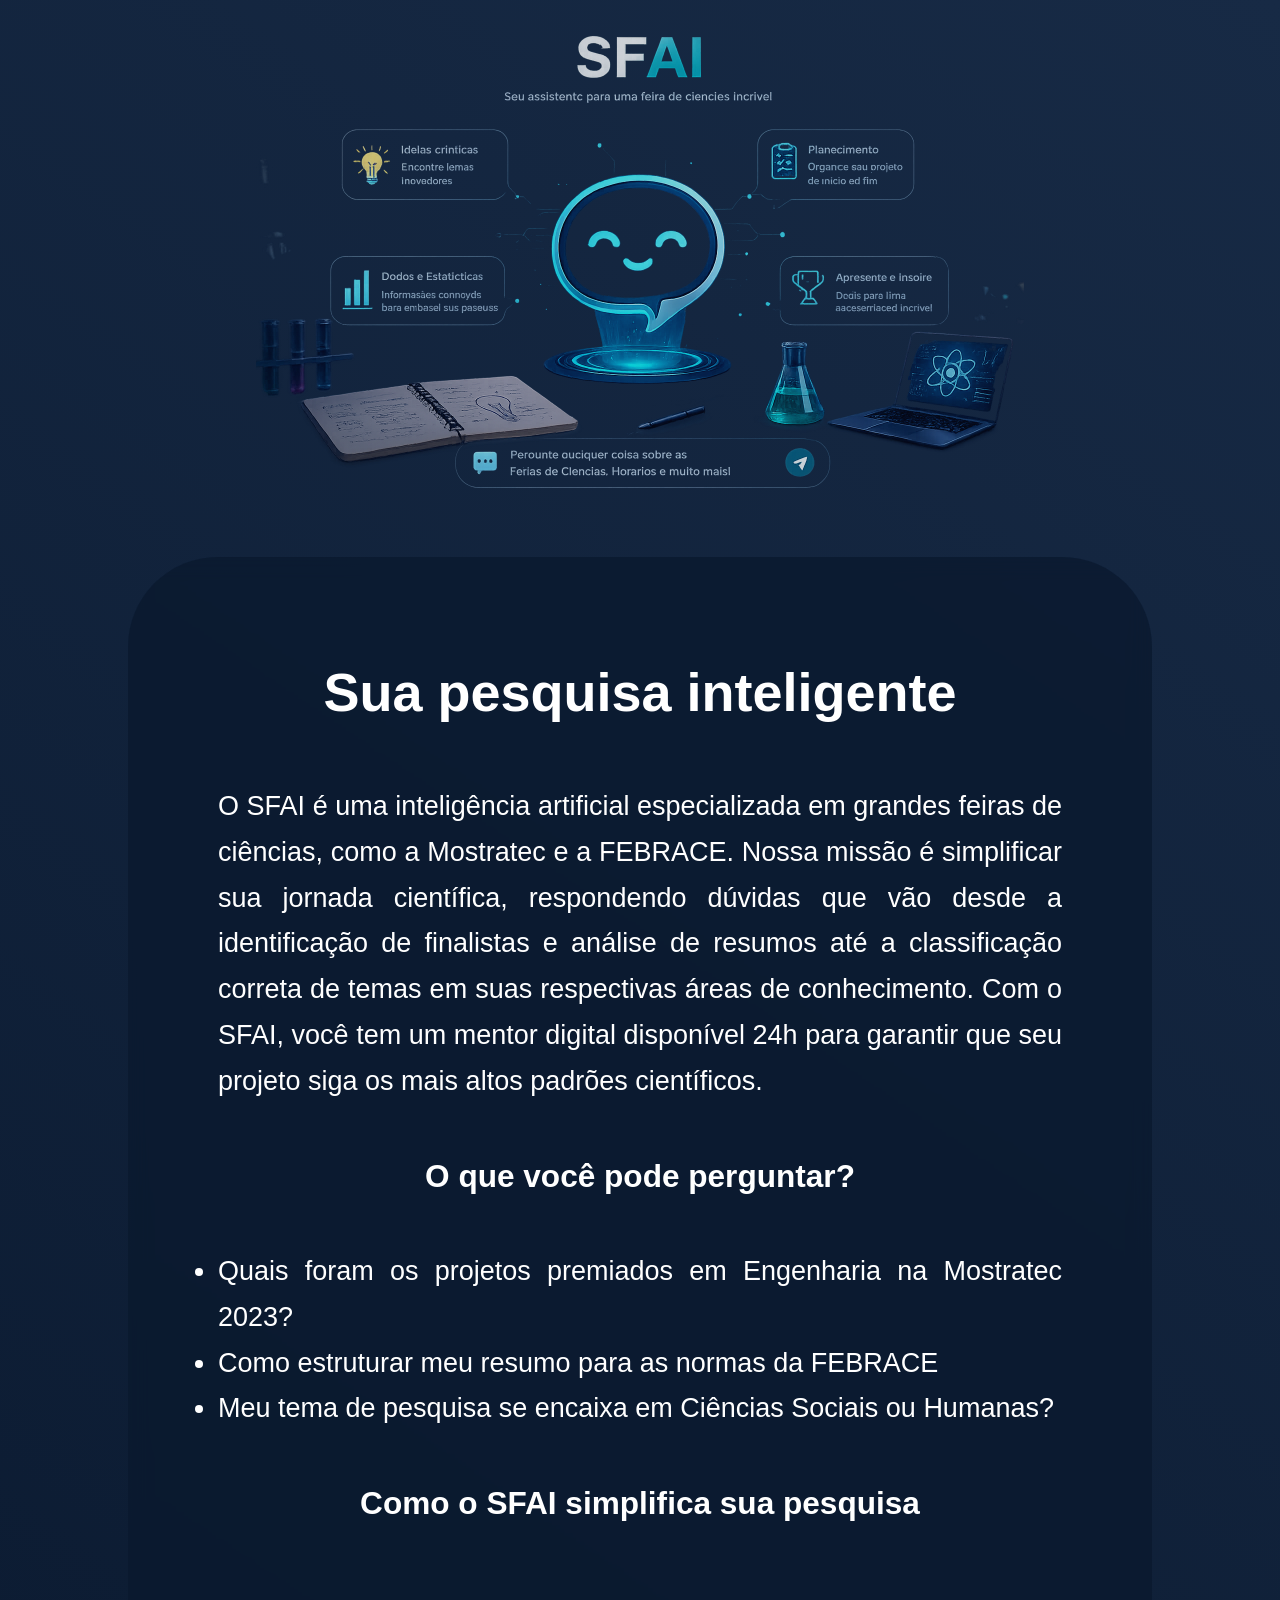
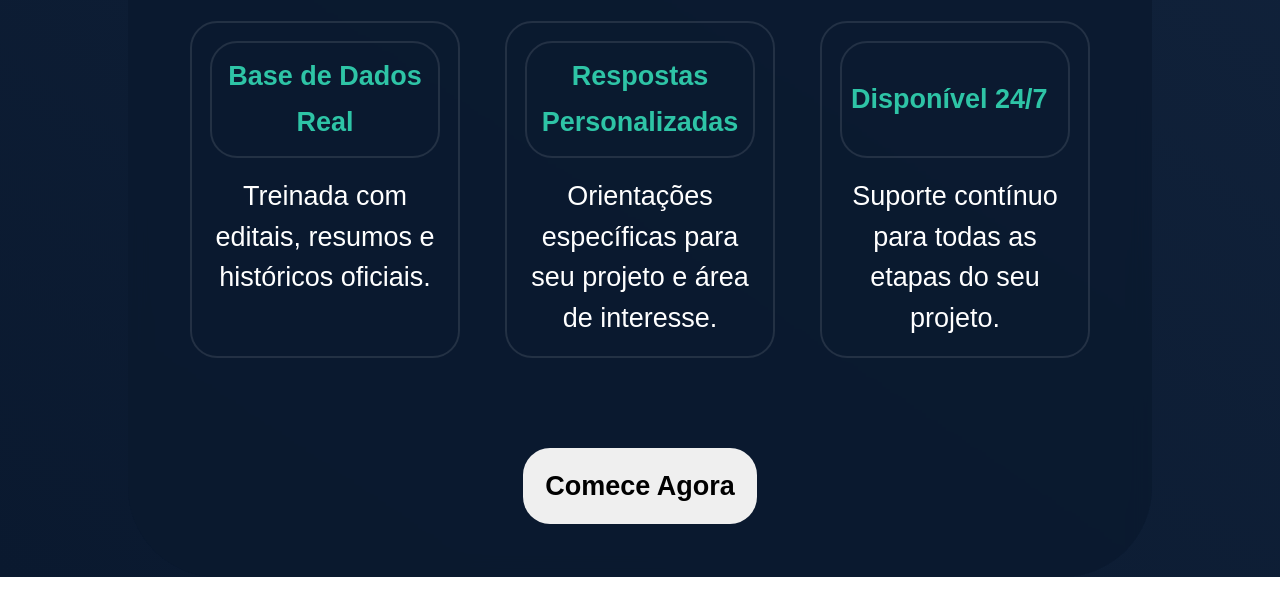
==== knowMore.html @ 2b5383f6 "Primeiro commit do SFAI" ====
<!doctype html>
<html lang="pt-br">
  <head>
    <meta charset="UTF-8" />
    <meta name="viewport" content="width=device-width, initial-scale=1.0" />
    <title>Learn more</title>
    <link rel="stylesheet" href="knowMore.css" />
  </head>
  <body>
    <main>
      <img src="img/SFAI_BOT_KNOWMORE.png" />
      <div class="heroContainer">
        <h1>Sua pesquisa inteligente</h1>
        <p>
          O SFAI é uma inteligência artificial especializada em grandes feiras
          de ciências, como a Mostratec e a FEBRACE. Nossa missão é simplificar
          sua jornada científica, respondendo dúvidas que vão desde a
          identificação de finalistas e análise de resumos até a classificação
          correta de temas em suas respectivas áreas de conhecimento. Com o
          SFAI, você tem um mentor digital disponível 24h para garantir que seu
          projeto siga os mais altos padrões científicos.
        </p>
        <h3>O que você pode perguntar?</h3>
        <ul>
          <li>
            Quais foram os projetos premiados em Engenharia na Mostratec 2023?
          </li>
          <li>Como estruturar meu resumo para as normas da FEBRACE</li>
          <li>
            Meu tema de pesquisa se encaixa em Ciências Sociais ou Humanas?
          </li>
        </ul>
        <h3>Como o SFAI simplifica sua pesquisa</h3>
        <div class="benefitsContainer">
          <div class="firstBenefit">
            <h4>Base de Dados Real</h4>
            <p>Treinada com editais, resumos e históricos oficiais.</p>
          </div>
          <div class="secondBenefit">
            <h4>Respostas Personalizadas</h4>
            <p>Orientações específicas para seu projeto e área de interesse.</p>
          </div>
          <div class="thirdBenefit">
            <h4>Disponível 24/7</h4>
            <p>Suporte contínuo para todas as etapas do seu projeto.</p>
          </div>
        </div>
        <button onclick="window.location.href = 'index.html'">
          <strong>Comece Agora</strong>
        </button>
        <a href="javascript:void(0)" onclick="displayMessage()">⬅Voltar</a>
      </div>
    </main>
    <script src="knowMore.js"></script>
  </body>
</html>
---- knowMore.css ----
* {
  margin: 0;
  padding: 0;
  box-sizing: border-box;
  font-family: "inter", sans-serif;
  -webkit-tap-highlight-color: transparent;
  scroll-behavior: smooth;
}

main {
  background: linear-gradient(34deg, rgb(10, 25, 47), rgb(23, 42, 69));
  min-height: 170vh;
  color: white;
  display: flex;
  align-items: center;
  flex-direction: column;
  gap: 5vh;
}
main img {
  width: 60%;
  object-fit: cover;
  position: sticky;
  top: 0;
  opacity: 0.8;
  z-index: 1;
}
.heroContainer {
  display: flex;
  height: 180vh;
  width: 80vw;
  text-align: justify;
  font-size: 3vh;
  background: rgba(10, 25, 47, 0.8);
  backdrop-filter: blur(10px);
  padding: 10vh;
  border-radius: 10vh;
  z-index: 2;
  gap: 5vh;
  flex-direction: column;
  align-items: center;
  line-height: 1.7;
}
.hero {
  width: fit-content;
  border-left: 2px solid rgba(255, 255, 255, 0.4);
  padding-left: 10px;
}

.heroh1 {
  margin-top: 5vh;
}

button {
  padding: 2.5vh;
  border-radius: 3vh;
  border: none;
  color: black;
  font-size: 3vh;
}

button:hover {
  background-color: #2ec4a6;
  color: white;
  transition: 0.2s;
  cursor: pointer;
}

a {
  color: white;
  font-size: 2.5vh;
}
.benefitsContainer {
  display: flex;
  align-items: stretch;
  justify-content: space-between;
  flex-direction: row;
  flex-wrap: nowrap;
  padding: 5vh;
  gap: 5vh;
}
.benefitsContainer p {
  font-size: 2vh;
  text-align: center;
  line-height: 1.5;
}

.benefitsContainer h4 {
  align-items: stretch;
  color: #2ec4a6;
}
.firstBenefit {
  display: flex;
  text-align: center;
  flex-direction: column;
  border: 2px solid rgba(255, 255, 255, 0.1);
  border-radius: 3vh;
  padding: 2vh;
  overflow: hidden;
  width: 30vh;
  gap: 2vh;
}
.firstBenefit h4 {
  border: 2px solid rgba(255, 255, 255, 0.1);
  border-radius: 3vh;
  padding: 1vh;
}
.firstBenefit p {
  font-size: 3vh;
  line-height: 1.5;
}

.secondBenefit h4 {
  border: 2px solid rgba(255, 255, 255, 0.1);
  border-radius: 3vh;
  padding: 1vh;
}

.secondBenefit p {
  font-size: 3vh;
  line-height: 1.5;
}

.secondBenefit {
  display: flex;
  text-align: center;
  flex-direction: column;
  border: 2px solid rgba(255, 255, 255, 0.1);
  border-radius: 3vh;
  padding: 2vh;
  overflow: hidden;
  width: 30vh;
  gap: 2vh;
}

.thirdBenefit h4 {
  border: 2px solid rgba(255, 255, 255, 0.1);
  border-radius: 3vh;
  padding: 1vh;
}

.thirdBenefit p {
  font-size: 3vh;
  line-height: 1.5;
}

.thirdBenefit {
  display: flex;
  text-align: center;
  flex-direction: column;
  border: 2px solid rgba(255, 255, 255, 0.1);
  border-radius: 3vh;
  padding: 2vh;
  overflow: hidden;
  width: 30vh;
  gap: 2vh;
}

.firstBenefit,
.secondBenefit,
.thirdBenefit {
  display: flex;
  flex-direction: column;
  justify-content: flex-start;
  flex: 1;
  cursor: default;
  user-select: none;
}

.firstBenefit h4,
.secondBenefit h4,
.thirdBenefit h4 {
  height: 13vh;
  display: flex;
  align-items: center;
  justify-self: center;
}

.firstBenefit:hover,
.secondBenefit:hover,
.thirdBenefit:hover {
  transform: translateY(-5px);
  border-color: #00d4ff;
  cursor: default;
  user-select: none;
  transition: 0.3s;
}

@media (max-width: 768px) {
  .benefitsContainer {
    flex-direction: column;
    align-items: center;
  }
  .firstBenefit,
  .secondBenefit,
  .thirdBenefit {
    width: 80%;
  } 
}
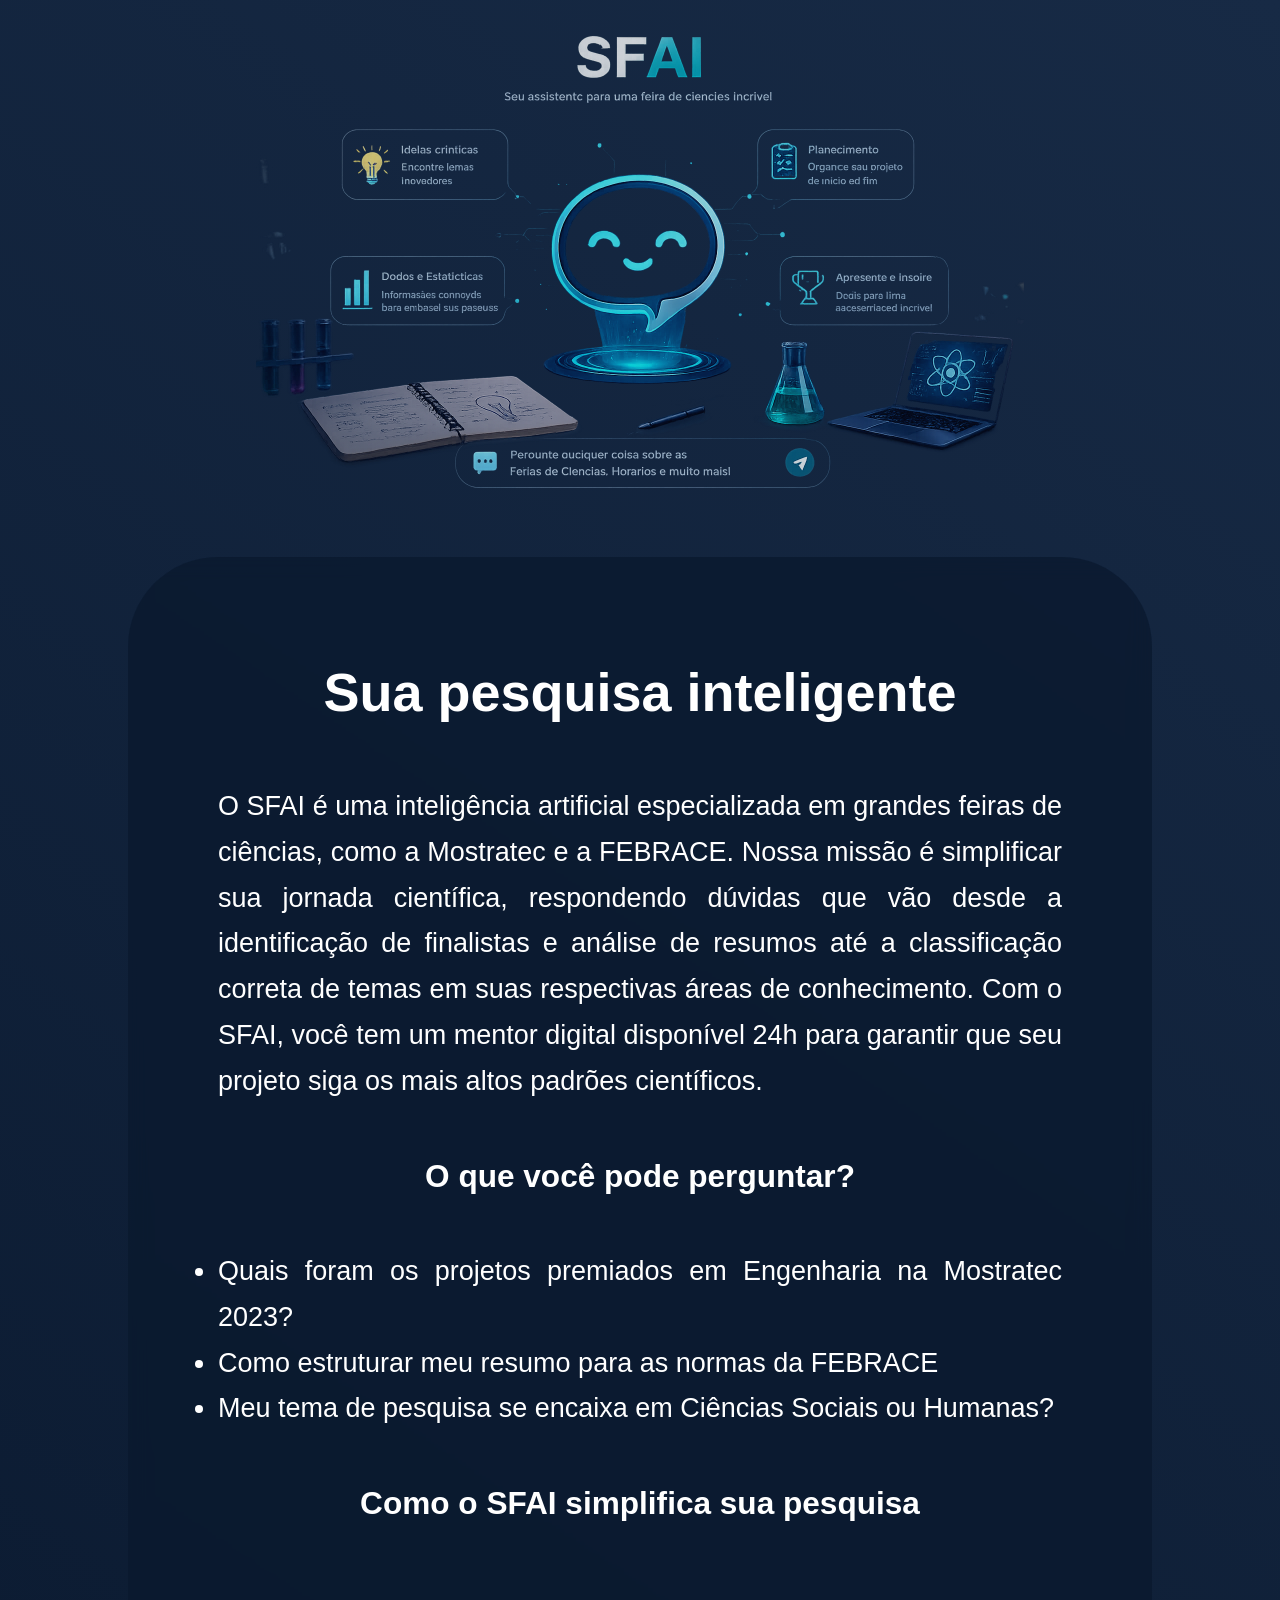
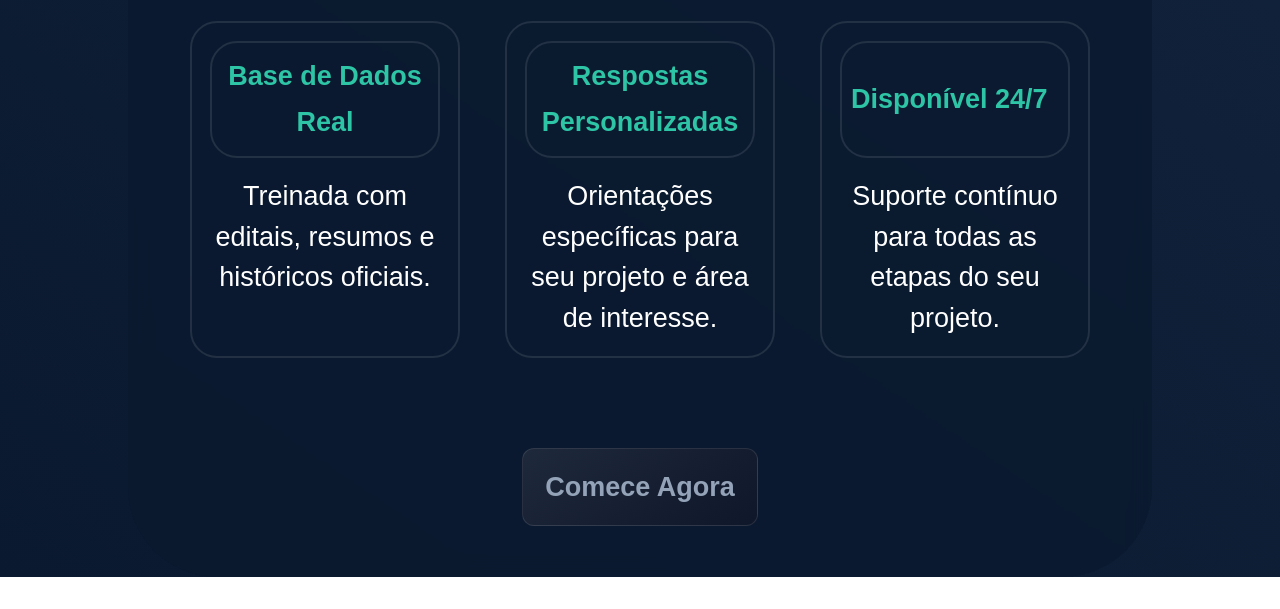
==== commit 47e85964: "Mais botões atualizados" ====
--- a/knowMore.html
+++ b/knowMore.html
@@ -45,7 +45,7 @@
             <p>Suporte contínuo para todas as etapas do seu projeto.</p>
           </div>
         </div>
-        <button onclick="window.location.href = 'index.html'">
+        <button class = "botao" onclick="window.location.href = 'index.html'">
           <strong>Comece Agora</strong>
         </button>
         <a href="javascript:void(0)" onclick="displayMessage()">⬅Voltar</a>
--- a/knowMore.css
+++ b/knowMore.css
@@ -50,19 +50,32 @@
   margin-top: 5vh;
 }
 
-button {
+.botao {
+  background: linear-gradient(145deg, #1e293b, #0f172a);
+  color: #94a3b8;
+  border: 1px solid rgba(255, 255, 255, 0.1);
   padding: 2.5vh;
-  border-radius: 3vh;
-  border: none;
-  color: black;
-  font-size: 3vh;
-}
-
-button:hover {
-  background-color: #2ec4a6;
+  border-radius: 12px;
+  font-size: 3vh;
+  display: flex;
+  align-items: center;
+  gap: 8px;
+  cursor: pointer;
+  transition: all 0.2s ease;
+  user-select: none;
+}
+.botao:hover {
+  border-color: #00ffcc;
   color: white;
-  transition: 0.2s;
-  cursor: pointer;
+  box-shadow: 0 5px 15px rgba(0, 255, 204, 0.15);
+  transform: translateY(-2px);
+}
+
+.botao:active {
+  transform: translateY(1px);
+  box-shadow: inset 2px 2px 5px rgba(0, 0, 0, 0.5);
+  filter: brightness(0.8);
+  transition: all 0.05s;
 }
 
 a {
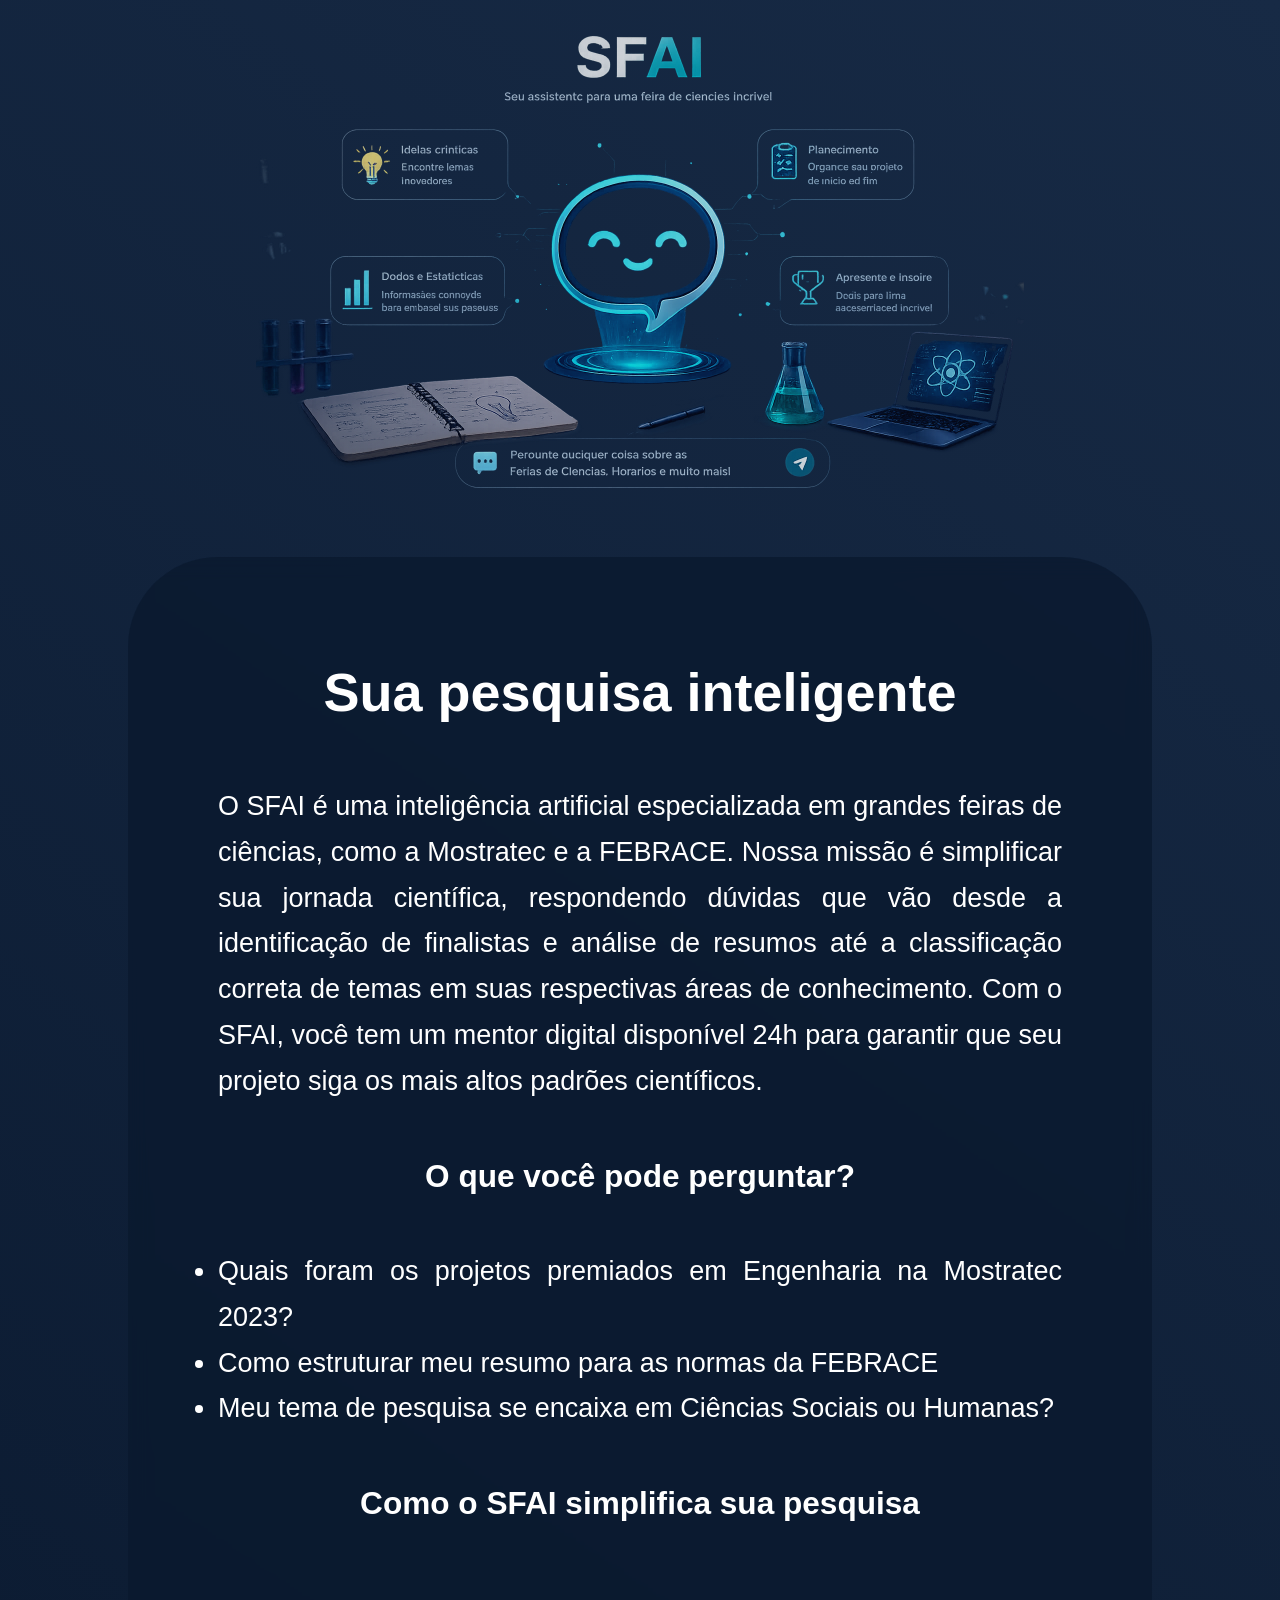
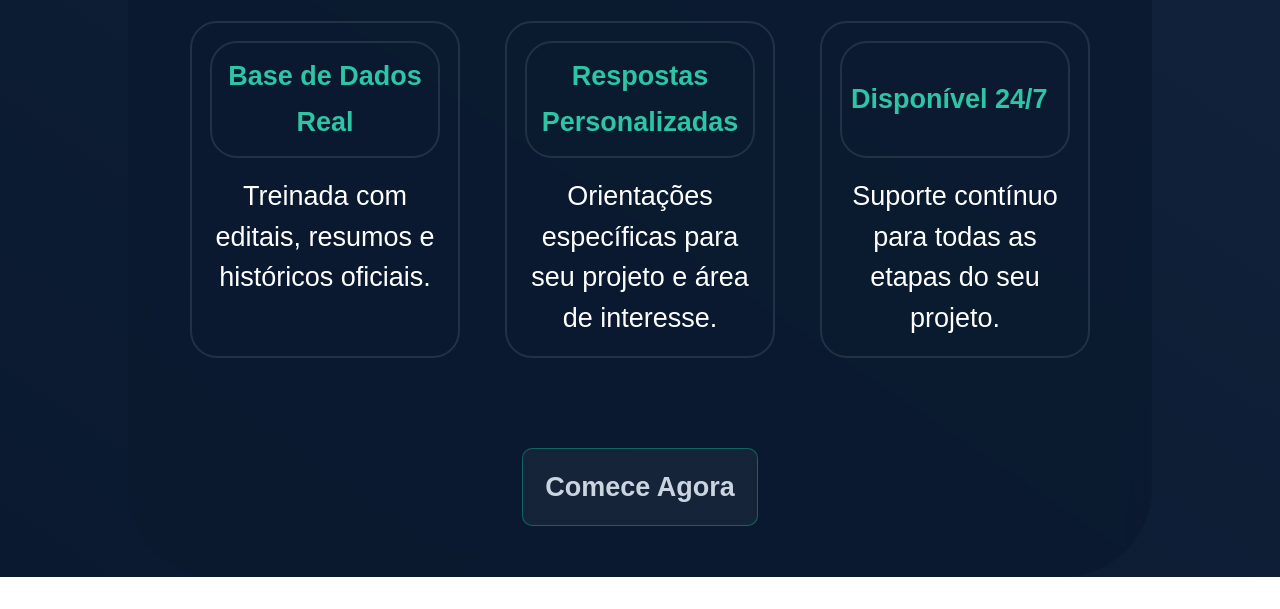
==== commit 6edb3b6d: "Ajustes da organização anterior" ====
--- a/knowMore.html
+++ b/knowMore.html
@@ -4,7 +4,7 @@
     <meta charset="UTF-8" />
     <meta name="viewport" content="width=device-width, initial-scale=1.0" />
     <title>Learn more</title>
-    <link rel="stylesheet" href="knowMore.css" />
+    <link rel="stylesheet" href="FrontEnd/KnowMore/knowMore.css" />
   </head>
   <body>
     <main>
@@ -51,6 +51,6 @@
         <a href="javascript:void(0)" onclick="displayMessage()">⬅Voltar</a>
       </div>
     </main>
-    <script src="knowMore.js"></script>
+    <script src="FrontEnd/KnowMore/knowmore.js"></script>
   </body>
 </html>
--- a/FrontEnd/KnowMore/knowMore.css
+++ b/FrontEnd/KnowMore/knowMore.css
@@ -0,0 +1,252 @@
+* {
+  margin: 0;
+  padding: 0;
+  box-sizing: border-box;
+  font-family: "inter", sans-serif;
+  -webkit-tap-highlight-color: transparent;
+  scroll-behavior: smooth;
+}
+
+main {
+  background: linear-gradient(34deg, rgb(10, 25, 47), rgb(23, 42, 69));
+  min-height: 170vh;
+  color: white;
+  display: flex;
+  align-items: center;
+  flex-direction: column;
+  gap: 5vh;
+}
+main img {
+  width: 60%;
+  object-fit: cover;
+  position: sticky;
+  top: 0;
+  opacity: 0.8;
+  z-index: 1;
+}
+.heroContainer {
+  display: flex;
+  height: 180vh;
+  width: 80vw;
+  text-align: justify;
+  font-size: 3vh;
+  background: rgba(10, 25, 47, 0.8);
+  backdrop-filter: blur(10px);
+  padding: 10vh;
+  border-radius: 10vh;
+  z-index: 2;
+  gap: 5vh;
+  flex-direction: column;
+  align-items: center;
+  line-height: 1.7;
+}
+.hero {
+  width: fit-content;
+  border-left: 2px solid rgba(255, 255, 255, 0.4);
+  padding-left: 10px;
+}
+
+.heroh1 {
+  margin-top: 5vh;
+}
+
+.botao {
+  background: rgba(255, 255, 255, 0.05);
+  color: #cbd5e1;
+  border: 1px solid rgba(0, 255, 204, 0.3);
+  padding: 2.5vh;
+  border-radius: 10px;
+  font-size: 3vh;
+  cursor: pointer;
+  display: flex;
+  align-items: center;
+  gap: 8px;
+  transition: all 0.3s ease;
+  backdrop-filter: blur(4px);
+}
+
+.botao:hover {
+  background: rgba(0, 255, 204, 0.1);
+  border-color: #00ffcc;
+  color: white;
+  box-shadow: 0 0 15px rgba(0, 255, 204, 0.2);
+  transform: translateY(-2px);
+}
+
+.botao:active {
+  transform: translateY(1px);
+  filter: brightness(0.8);
+}
+
+a {
+  color: white;
+  font-size: 2.5vh;
+}
+.benefitsContainer {
+  display: flex;
+  align-items: stretch;
+  justify-content: space-between;
+  flex-direction: row;
+  flex-wrap: nowrap;
+  padding: 5vh;
+  gap: 5vh;
+}
+.benefitsContainer p {
+  font-size: 2vh;
+  text-align: center;
+  line-height: 1.5;
+}
+
+.benefitsContainer h4 {
+  align-items: stretch;
+  color: #2ec4a6;
+}
+.firstBenefit {
+  display: flex;
+  text-align: center;
+  flex-direction: column;
+  border: 2px solid rgba(255, 255, 255, 0.1);
+  border-radius: 3vh;
+  padding: 2vh;
+  overflow: hidden;
+  width: 30vh;
+  gap: 2vh;
+}
+.firstBenefit h4 {
+  border: 2px solid rgba(255, 255, 255, 0.1);
+  border-radius: 3vh;
+  padding: 1vh;
+}
+.firstBenefit p {
+  font-size: 3vh;
+  line-height: 1.5;
+}
+
+.secondBenefit h4 {
+  border: 2px solid rgba(255, 255, 255, 0.1);
+  border-radius: 3vh;
+  padding: 1vh;
+}
+
+.secondBenefit p {
+  font-size: 3vh;
+  line-height: 1.5;
+}
+
+.secondBenefit {
+  display: flex;
+  text-align: center;
+  flex-direction: column;
+  border: 2px solid rgba(255, 255, 255, 0.1);
+  border-radius: 3vh;
+  padding: 2vh;
+  overflow: hidden;
+  width: 30vh;
+  gap: 2vh;
+}
+
+.thirdBenefit h4 {
+  border: 2px solid rgba(255, 255, 255, 0.1);
+  border-radius: 3vh;
+  padding: 1vh;
+}
+
+.thirdBenefit p {
+  font-size: 3vh;
+  line-height: 1.5;
+}
+
+.thirdBenefit {
+  display: flex;
+  text-align: center;
+  flex-direction: column;
+  border: 2px solid rgba(255, 255, 255, 0.1);
+  border-radius: 3vh;
+  padding: 2vh;
+  overflow: hidden;
+  width: 30vh;
+  gap: 2vh;
+}
+
+.firstBenefit,
+.secondBenefit,
+.thirdBenefit {
+  display: flex;
+  flex-direction: column;
+  justify-content: flex-start;
+  flex: 1;
+  cursor: default;
+  user-select: none;
+}
+
+.firstBenefit h4,
+.secondBenefit h4,
+.thirdBenefit h4 {
+  height: 13vh;
+  display: flex;
+  align-items: center;
+  justify-self: center;
+}
+
+.firstBenefit:hover,
+.secondBenefit:hover,
+.thirdBenefit:hover {
+  transform: translateY(-5px);
+  border-color: #00d4ff;
+  cursor: default;
+  user-select: none;
+  transition: 0.3s;
+}
+
+@media (max-device-width: 932px) {
+  main img {
+    width: 90%;
+    opacity: 1;
+  }
+
+  .heroContainer {
+    height: auto;
+    width: 95vw;
+    padding: 20px;
+    border-radius: 20px;
+    font-size: 1rem;
+  }
+  .heroContainer h1 {
+    text-align: center;
+  }
+
+  .heroh1 {
+    font-size: 1.8rem;
+  }
+
+  .benefitsContainer {
+    display: flex;
+    flex-direction: row;
+    flex-wrap: nowrap;
+    overflow-x: auto;
+    padding: 20px;
+    gap: 20px;
+    width: 100%;
+    -webkit-overflow-scrolling: touch;
+    scrollbar-width: none;
+  }
+  .benefitsContainer::-webkit-scrollbar {
+    display: none;
+  }
+
+  .firstBenefit,
+  .secondBenefit,
+  .thirdBenefit {
+    flex: 0 0 75%;
+    min-width: 280px;
+  }
+  .firstBenefit h4,
+  .secondBenefit h4,
+  .thirdBenefit h4 {
+    display: flex;
+    height: 13vh;
+    font-size: 6vw;
+    text-align: center;
+    justify-content: center;
+  }
+}
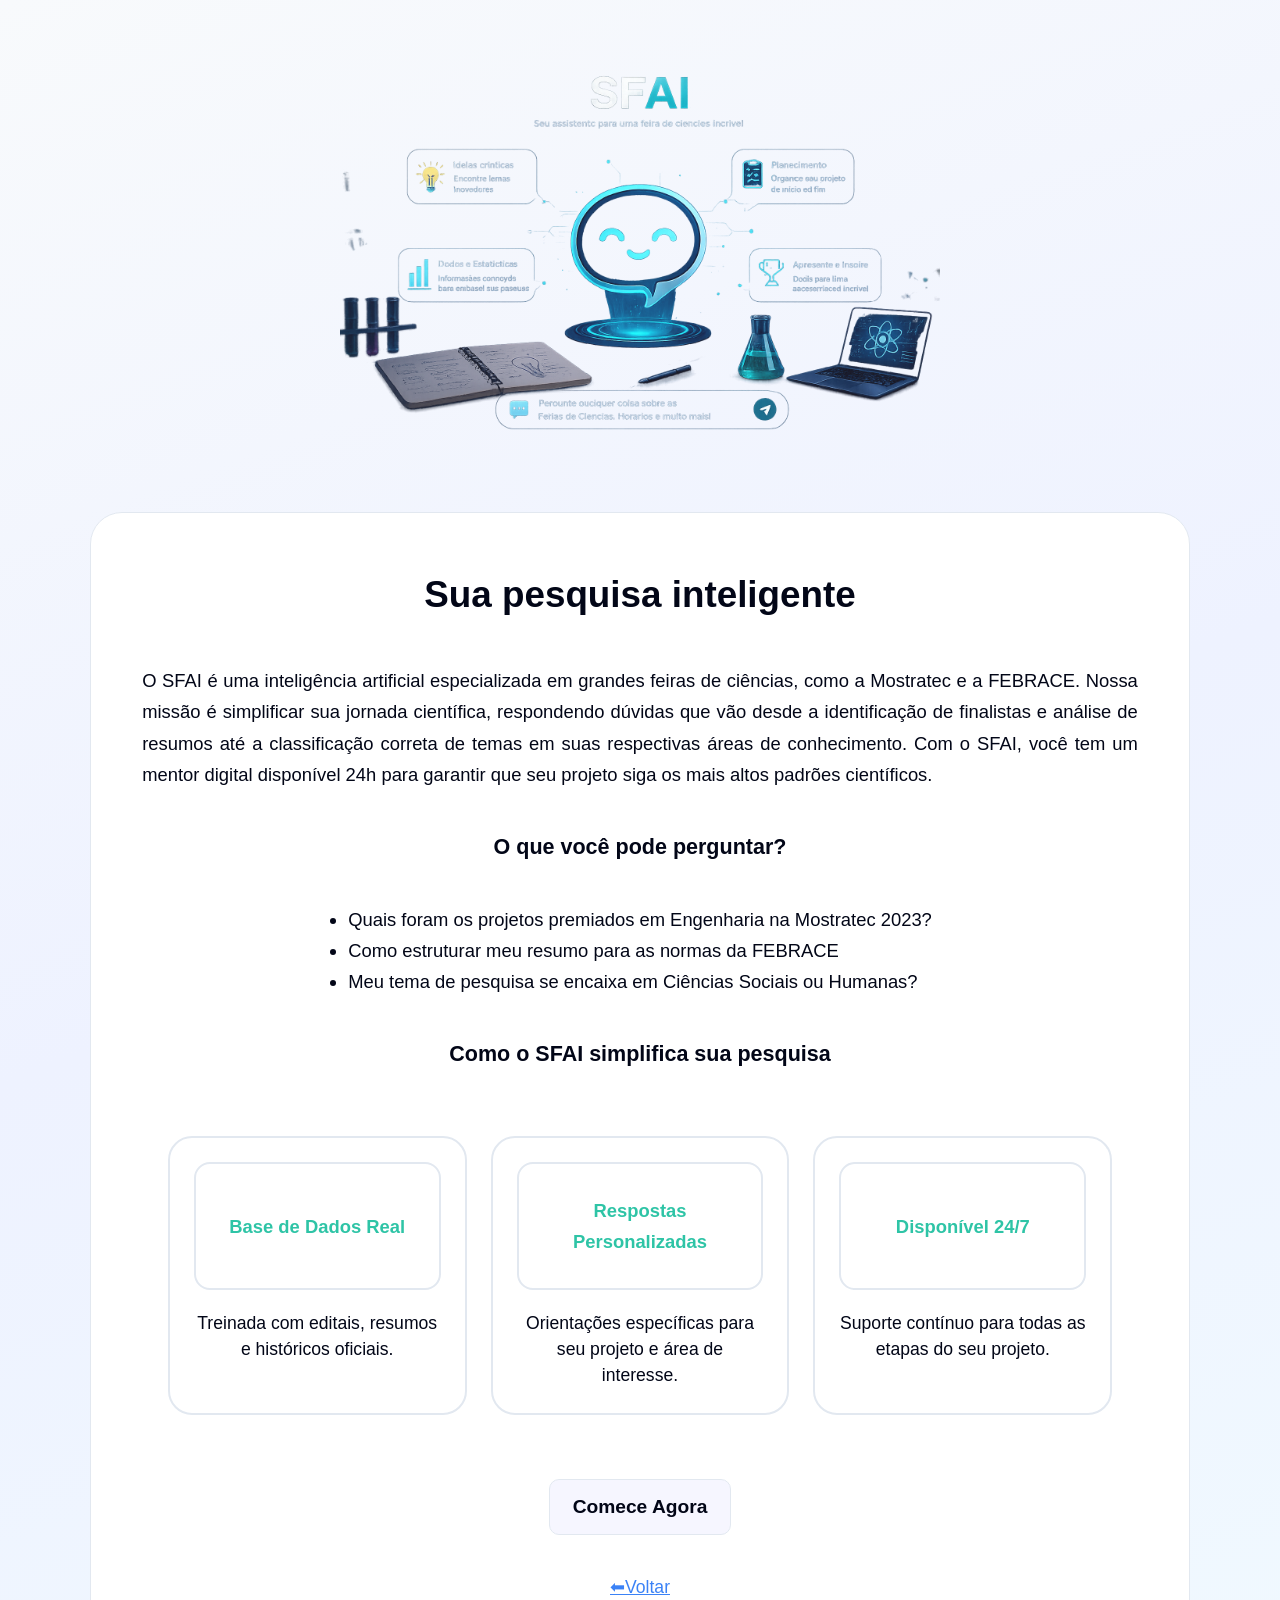
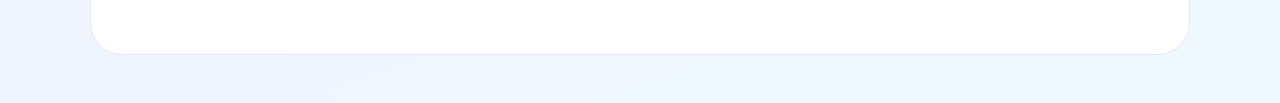
==== commit fe3b57e2: "- Adicionado painel de "Perguntas Frequentes" na barra lateral com 12 perguntas fixas (incluindo 4 d" ====
--- a/knowMore.html
+++ b/knowMore.html
@@ -4,6 +4,8 @@
     <meta charset="UTF-8" />
     <meta name="viewport" content="width=device-width, initial-scale=1.0" />
     <title>Learn more</title>
+    <script src="Theme/theme.js" defer></script>
+    <link rel="stylesheet" href="Theme/theme.css" />
     <link rel="stylesheet" href="FrontEnd/KnowMore/knowMore.css" />
   </head>
   <body>
--- a/Theme/theme.css
+++ b/Theme/theme.css
@@ -0,0 +1,74 @@
+/* Global theme variables */
+:root {
+  /* Light theme — Slate / Indigo palette */
+  --background: linear-gradient(160deg, #f8fafc 0%, #eef2ff 50%, #f0f9ff 100%);
+  --surface: #ffffff;
+  --surface-soft: rgba(99, 102, 241, 0.06);
+  --surface-strong: #ffffff;
+  --text: #020617;
+  --text-secondary: #334155;
+  --title-color: #020617;
+  --label-color: #334155;
+  --primary: linear-gradient(135deg, #6366f1, #3b82f6);
+  --primary-solid: #3b82f6;
+  --primary-soft: #e0e7ff;
+  --border: #e2e8f0;
+  --surface-hover: #f1f5f9;
+  --shadow: 0 24px 80px rgba(15, 23, 42, 0.06);
+
+  --success: #10b981;
+
+  /* component-specific defaults */
+  --back-button-bg: rgba(99, 102, 241, 0.08);
+  --back-button-color: var(--primary-solid);
+  --btn-secondary-bg: var(--surface-hover);
+  --btn-secondary-text: var(--text);
+  --pill-bg: var(--surface-hover);
+  --badge-google-bg: linear-gradient(135deg, #4285f4, #3b82f6);
+  --badge-sfai-bg: linear-gradient(135deg, #06b6d4, #0ea5e9);
+  --badge-security-bg: linear-gradient(135deg, #10b981, #34d399);
+  --badge-admin-bg: linear-gradient(135deg, #f59e0b, #fbbf24);
+  --security-inner-bg: #ffffff;
+}
+
+/* Dark theme overrides */
+:root[data-theme="dark"],
+[data-theme="dark"] {
+  /* Dark theme per SFAI identity */
+  --background: #13233f; /* principal background */
+  --surface: #1a2b47; /* card background */
+  --surface-soft: #0f2a44; /* subtle soft surface */
+  --surface-strong: #0f172a; /* used for modal strong inner */
+  --text: #e5e7eb; /* main text */
+  --text-secondary: #a8b3c7; /* secondary text */
+  --label-color: #90a4c2; /* labels */
+  --title-color: #ffffff;
+  --primary: linear-gradient(135deg, #2ec4a6, #2563eb);
+  --primary-solid: #2563eb;
+  --primary-soft: rgba(46, 196, 166, 0.06);
+  --border: #29456a; /* card borders */
+  --surface-hover: #223859; /* hover */
+  --shadow: 0 10px 30px rgba(2, 6, 23, 0.6); /* darker soft shadow */
+
+  /* component-specific */
+  --back-button-bg: rgba(255, 255, 255, 0.03);
+  --back-button-color: #e5e7eb;
+  --btn-secondary-bg: #0e2136; /* dark secondary button */
+  --btn-secondary-text: #ffffff;
+  --pill-bg: transparent;
+  --badge-google-bg: #1f6be6; /* blue */
+  --badge-sfai-bg: #15a57a; /* green */
+  --badge-security-bg: #34d399; /* light green */
+  --badge-admin-bg: #f59e0b; /* orange */
+  --security-inner-bg: #223859; /* slightly lighter than card */
+  --success: #10b981;
+}
+
+/* Optional: smooth transitions when theme changes via a helper class */
+.theme-transition * {
+  transition:
+    background-color 220ms ease,
+    color 180ms ease,
+    border-color 180ms ease,
+    box-shadow 220ms ease;
+}
--- a/FrontEnd/KnowMore/knowMore.css
+++ b/FrontEnd/KnowMore/knowMore.css
@@ -2,251 +2,245 @@
   margin: 0;
   padding: 0;
   box-sizing: border-box;
-  font-family: "inter", sans-serif;
+  font-family: "Inter", sans-serif;
   -webkit-tap-highlight-color: transparent;
   scroll-behavior: smooth;
 }
 
+html,
+body {
+  width: 100%;
+  min-height: 100%;
+}
+
+body {
+  background: var(--background);
+  color: var(--text);
+}
+
 main {
-  background: linear-gradient(34deg, rgb(10, 25, 47), rgb(23, 42, 69));
-  min-height: 170vh;
-  color: white;
-  display: flex;
-  align-items: center;
+  display: flex;
   flex-direction: column;
-  gap: 5vh;
-}
+  align-items: center;
+  gap: clamp(2rem, 5vw, 4rem);
+  padding: clamp(1.5rem, 4vw, 3rem) 0;
+}
+
 main img {
-  width: 60%;
+  width: min(600px, 90%);
+  max-width: 100%;
+  height: auto;
   object-fit: cover;
   position: sticky;
   top: 0;
-  opacity: 0.8;
+  opacity: 0.9;
   z-index: 1;
 }
+
 .heroContainer {
   display: flex;
-  height: 180vh;
-  width: 80vw;
+  flex-direction: column;
+  align-items: center;
+  width: min(1100px, 92vw);
+  max-width: 100%;
   text-align: justify;
-  font-size: 3vh;
+  font-size: clamp(1rem, 2vw, 1.15rem);
+  background: var(--surface);
+  backdrop-filter: blur(10px);
+  padding: clamp(2rem, 4vw, 4rem);
+  border-radius: clamp(1.5rem, 4vw, 2rem);
+  border: 1px solid var(--border);
+  gap: clamp(1.5rem, 3vw, 2.5rem);
+  line-height: 1.7;
+  z-index: 2;
+}
+
+.hero {
+  width: 100%;
+  border-left: 2px solid var(--border);
+  padding-left: 1rem;
+}
+
+.heroh1 {
+  margin-top: clamp(2rem, 4vw, 3rem);
+}
+
+.botao {
+  background: var(--surface-soft);
+  color: var(--text);
+  border: 1px solid var(--border);
+  padding: clamp(0.8rem, 2vw, 1rem) clamp(1.2rem, 2vw, 1.4rem);
+  border-radius: 10px;
+  font-size: clamp(1rem, 2vw, 1.2rem);
+  cursor: pointer;
+  display: inline-flex;
+  align-items: center;
+  gap: 0.5rem;
+  transition: all 0.3s ease;
+  backdrop-filter: blur(4px);
+}
+
+.botao:hover {
+  background: var(--surface-hover);
+  border-color: var(--primary-solid);
+  color: var(--text);
+  box-shadow: 0 0 15px rgba(59, 130, 246, 0.15);
+  transform: translateY(-2px);
+}
+
+.botao:active {
+  transform: translateY(1px);
+  filter: brightness(0.92);
+}
+
+a {
+  color: var(--primary-solid);
+  font-size: clamp(1rem, 2vw, 1.1rem);
+}
+
+.benefitsContainer {
+  display: flex;
+  flex-wrap: wrap;
+  justify-content: center;
+  align-items: stretch;
+  gap: clamp(1rem, 2vw, 1.5rem);
+  width: 100%;
+  padding: clamp(1rem, 2vw, 2rem);
+}
+
+.benefitsContainer p {
+  font-size: clamp(0.95rem, 1.8vw, 1.05rem);
+  text-align: center;
+  line-height: 1.5;
+}
+
+.benefitsContainer h4 {
+  color: #2ec4a6;
+}
+
+.firstBenefit,
+.secondBenefit,
+.thirdBenefit {
+  display: flex;
+  flex-direction: column;
+  justify-content: flex-start;
+  text-align: center;
+  border: 2px solid var(--border);
+  border-radius: clamp(1rem, 2.5vw, 1.5rem);
+  padding: clamp(1rem, 2vw, 1.5rem);
+  background: var(--surface);
+  overflow: hidden;
+  flex: 1 1 250px;
+  min-width: 240px;
+  max-width: 320px;
+  gap: clamp(0.75rem, 2vw, 1.2rem);
+}
+
+.firstBenefit h4,
+.secondBenefit h4,
+.thirdBenefit h4 {
+  border: 2px solid var(--border);
+  border-radius: clamp(0.75rem, 2vw, 1rem);
+  padding: clamp(0.75rem, 1.5vw, 1rem);
+  min-height: clamp(6rem, 12vw, 8rem);
+  display: flex;
+  align-items: center;
+  justify-content: center;
+}
+
+.firstBenefit p,
+.secondBenefit p,
+.thirdBenefit p {
+  font-size: clamp(0.95rem, 2vw, 1.1rem);
+  line-height: 1.5;
+}
+
+.firstBenefit:hover,
+.secondBenefit:hover,
+.thirdBenefit:hover {
+  transform: translateY(-5px);
+  border-color: var(--primary-solid);
+  transition: 0.3s;
+}
+
+@media (max-width: 768px) {
+  main img {
+    position: static;
+    width: 90%;
+    opacity: 1;
+  }
+
+  .heroContainer {
+    width: 95vw;
+    padding: 1.5rem;
+    border-radius: 1.25rem;
+    font-size: 1rem;
+  }
+
+  .hero {
+    width: 100%;
+  }
+
+  .benefitsContainer {
+    flex-direction: column;
+    align-items: center;
+    padding: 1rem;
+  }
+
+  .firstBenefit,
+  .secondBenefit,
+  .thirdBenefit {
+    width: 100%;
+    max-width: 100%;
+  }
+}
+
+@media (max-width: 480px) {
+  .botao {
+    width: 100%;
+    justify-content: center;
+  }
+}
+
+/* ===== Dark theme overrides ===== */
+[data-theme="dark"] body {
+  background: linear-gradient(34deg, rgb(10, 25, 47), rgb(23, 42, 69));
+  color: white;
+}
+[data-theme="dark"] .heroContainer {
   background: rgba(10, 25, 47, 0.8);
-  backdrop-filter: blur(10px);
-  padding: 10vh;
-  border-radius: 10vh;
-  z-index: 2;
-  gap: 5vh;
-  flex-direction: column;
-  align-items: center;
-  line-height: 1.7;
-}
-.hero {
-  width: fit-content;
+  border: none;
+}
+[data-theme="dark"] .hero {
   border-left: 2px solid rgba(255, 255, 255, 0.4);
-  padding-left: 10px;
-}
-
-.heroh1 {
-  margin-top: 5vh;
-}
-
-.botao {
+}
+[data-theme="dark"] .botao {
   background: rgba(255, 255, 255, 0.05);
   color: #cbd5e1;
   border: 1px solid rgba(0, 255, 204, 0.3);
-  padding: 2.5vh;
-  border-radius: 10px;
-  font-size: 3vh;
-  cursor: pointer;
-  display: flex;
-  align-items: center;
-  gap: 8px;
-  transition: all 0.3s ease;
-  backdrop-filter: blur(4px);
-}
-
-.botao:hover {
+}
+[data-theme="dark"] .botao:hover {
   background: rgba(0, 255, 204, 0.1);
   border-color: #00ffcc;
   color: white;
   box-shadow: 0 0 15px rgba(0, 255, 204, 0.2);
-  transform: translateY(-2px);
-}
-
-.botao:active {
-  transform: translateY(1px);
-  filter: brightness(0.8);
-}
-
-a {
+}
+[data-theme="dark"] a {
   color: white;
-  font-size: 2.5vh;
-}
-.benefitsContainer {
-  display: flex;
-  align-items: stretch;
-  justify-content: space-between;
-  flex-direction: row;
-  flex-wrap: nowrap;
-  padding: 5vh;
-  gap: 5vh;
-}
-.benefitsContainer p {
-  font-size: 2vh;
-  text-align: center;
-  line-height: 1.5;
-}
-
-.benefitsContainer h4 {
-  align-items: stretch;
-  color: #2ec4a6;
-}
-.firstBenefit {
-  display: flex;
-  text-align: center;
-  flex-direction: column;
+}
+[data-theme="dark"] .firstBenefit,
+[data-theme="dark"] .secondBenefit,
+[data-theme="dark"] .thirdBenefit {
   border: 2px solid rgba(255, 255, 255, 0.1);
-  border-radius: 3vh;
-  padding: 2vh;
-  overflow: hidden;
-  width: 30vh;
-  gap: 2vh;
-}
-.firstBenefit h4 {
+  background: rgba(255, 255, 255, 0.03);
+}
+[data-theme="dark"] .firstBenefit h4,
+[data-theme="dark"] .secondBenefit h4,
+[data-theme="dark"] .thirdBenefit h4 {
   border: 2px solid rgba(255, 255, 255, 0.1);
-  border-radius: 3vh;
-  padding: 1vh;
-}
-.firstBenefit p {
-  font-size: 3vh;
-  line-height: 1.5;
-}
-
-.secondBenefit h4 {
-  border: 2px solid rgba(255, 255, 255, 0.1);
-  border-radius: 3vh;
-  padding: 1vh;
-}
-
-.secondBenefit p {
-  font-size: 3vh;
-  line-height: 1.5;
-}
-
-.secondBenefit {
-  display: flex;
-  text-align: center;
-  flex-direction: column;
-  border: 2px solid rgba(255, 255, 255, 0.1);
-  border-radius: 3vh;
-  padding: 2vh;
-  overflow: hidden;
-  width: 30vh;
-  gap: 2vh;
-}
-
-.thirdBenefit h4 {
-  border: 2px solid rgba(255, 255, 255, 0.1);
-  border-radius: 3vh;
-  padding: 1vh;
-}
-
-.thirdBenefit p {
-  font-size: 3vh;
-  line-height: 1.5;
-}
-
-.thirdBenefit {
-  display: flex;
-  text-align: center;
-  flex-direction: column;
-  border: 2px solid rgba(255, 255, 255, 0.1);
-  border-radius: 3vh;
-  padding: 2vh;
-  overflow: hidden;
-  width: 30vh;
-  gap: 2vh;
-}
-
-.firstBenefit,
-.secondBenefit,
-.thirdBenefit {
-  display: flex;
-  flex-direction: column;
-  justify-content: flex-start;
-  flex: 1;
-  cursor: default;
-  user-select: none;
-}
-
-.firstBenefit h4,
-.secondBenefit h4,
-.thirdBenefit h4 {
-  height: 13vh;
-  display: flex;
-  align-items: center;
-  justify-self: center;
-}
-
-.firstBenefit:hover,
-.secondBenefit:hover,
-.thirdBenefit:hover {
-  transform: translateY(-5px);
+}
+[data-theme="dark"] .firstBenefit:hover,
+[data-theme="dark"] .secondBenefit:hover,
+[data-theme="dark"] .thirdBenefit:hover {
   border-color: #00d4ff;
-  cursor: default;
-  user-select: none;
-  transition: 0.3s;
-}
-
-@media (max-device-width: 932px) {
-  main img {
-    width: 90%;
-    opacity: 1;
-  }
-
-  .heroContainer {
-    height: auto;
-    width: 95vw;
-    padding: 20px;
-    border-radius: 20px;
-    font-size: 1rem;
-  }
-  .heroContainer h1 {
-    text-align: center;
-  }
-
-  .heroh1 {
-    font-size: 1.8rem;
-  }
-
-  .benefitsContainer {
-    display: flex;
-    flex-direction: row;
-    flex-wrap: nowrap;
-    overflow-x: auto;
-    padding: 20px;
-    gap: 20px;
-    width: 100%;
-    -webkit-overflow-scrolling: touch;
-    scrollbar-width: none;
-  }
-  .benefitsContainer::-webkit-scrollbar {
-    display: none;
-  }
-
-  .firstBenefit,
-  .secondBenefit,
-  .thirdBenefit {
-    flex: 0 0 75%;
-    min-width: 280px;
-  }
-  .firstBenefit h4,
-  .secondBenefit h4,
-  .thirdBenefit h4 {
-    display: flex;
-    height: 13vh;
-    font-size: 6vw;
-    text-align: center;
-    justify-content: center;
-  }
-}
+}
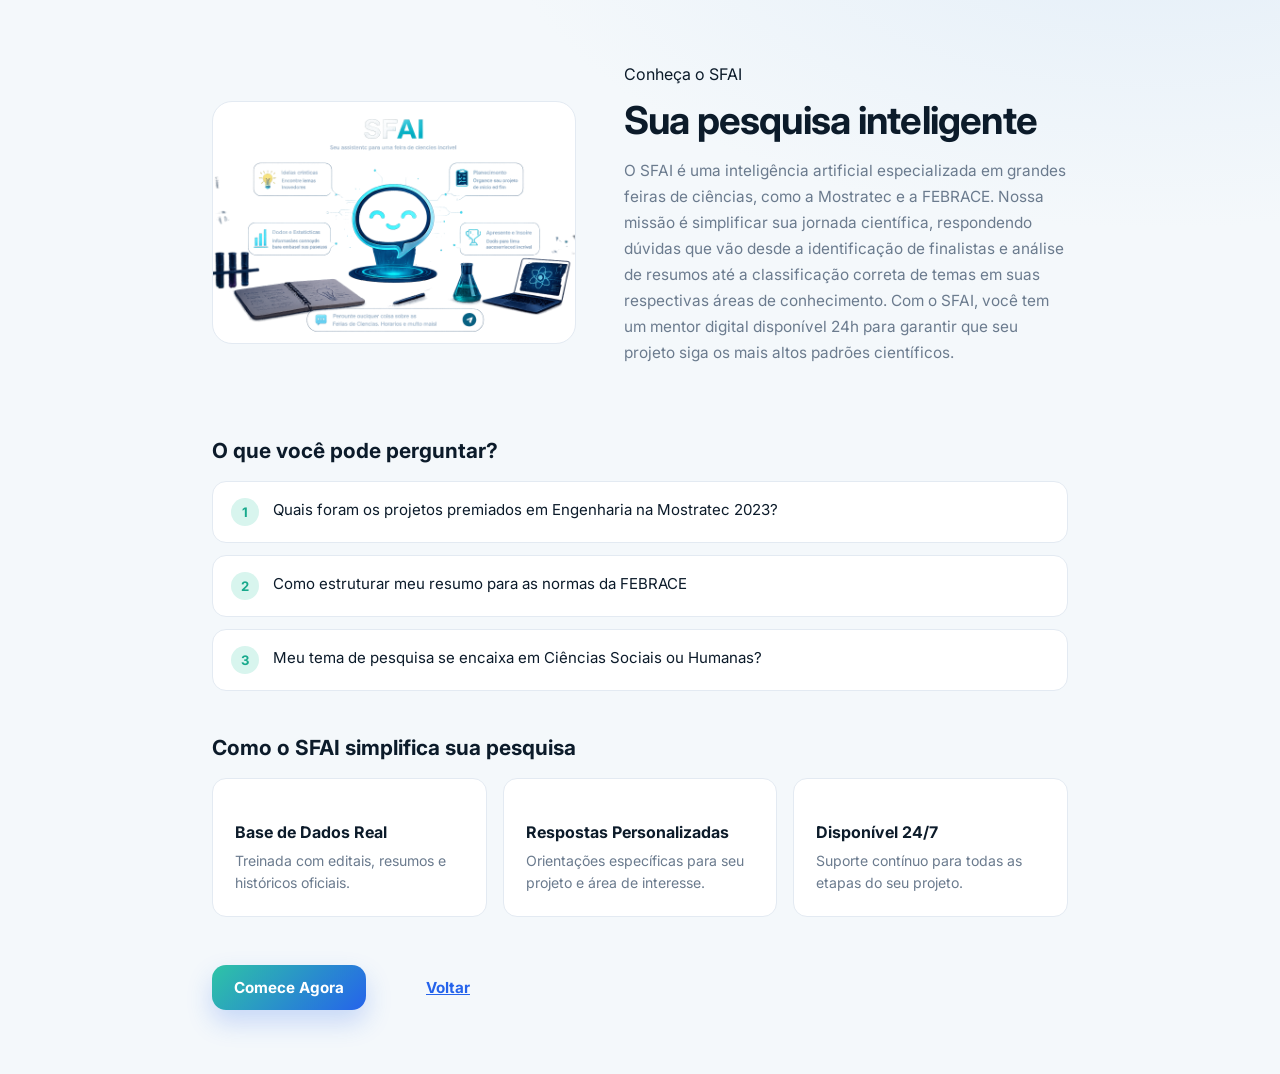
==== commit bfece9bc: "Mega Atualização do Layaut do site" ====
--- a/knowMore.html
+++ b/knowMore.html
@@ -3,56 +3,90 @@
   <head>
     <meta charset="UTF-8" />
     <meta name="viewport" content="width=device-width, initial-scale=1.0" />
-    <title>Learn more</title>
+    <meta name="theme-color" content="#0a1628" media="(prefers-color-scheme: dark)" />
+    <meta name="theme-color" content="#f6f9fc" media="(prefers-color-scheme: light)" />
+    <title>SFAI | Saiba mais</title>
+    <link rel="icon" type="image/png" href="img/favicon.png" />
+    <link rel="preconnect" href="https://fonts.googleapis.com" />
+    <link rel="preconnect" href="https://fonts.gstatic.com" crossorigin />
+    <link
+      href="https://fonts.googleapis.com/css2?family=Inter:wght@400;500;600;700;800&display=swap"
+      rel="stylesheet"
+    />
     <script src="Theme/theme.js" defer></script>
     <link rel="stylesheet" href="Theme/theme.css" />
+    <link rel="stylesheet" href="Theme/ui.css" />
     <link rel="stylesheet" href="FrontEnd/KnowMore/knowMore.css" />
+    <script src="FrontEnd/KnowMore/knowmore.js" defer></script>
   </head>
-  <body>
-    <main>
-      <img src="img/SFAI_BOT_KNOWMORE.png" />
-      <div class="heroContainer">
-        <h1>Sua pesquisa inteligente</h1>
-        <p>
-          O SFAI é uma inteligência artificial especializada em grandes feiras
-          de ciências, como a Mostratec e a FEBRACE. Nossa missão é simplificar
-          sua jornada científica, respondendo dúvidas que vão desde a
-          identificação de finalistas e análise de resumos até a classificação
-          correta de temas em suas respectivas áreas de conhecimento. Com o
-          SFAI, você tem um mentor digital disponível 24h para garantir que seu
-          projeto siga os mais altos padrões científicos.
-        </p>
-        <h3>O que você pode perguntar?</h3>
-        <ul>
+
+  <body class="about-body">
+    <main class="about-page">
+      <div class="about-hero">
+        <img
+          src="img/SFAI_BOT_KNOWMORE.png"
+          alt="Ilustração do assistente SFAI respondendo dúvidas sobre feiras de ciências"
+          loading="lazy"
+          width="640"
+          height="400"
+        />
+        <div class="about-hero-text">
+          <span class="chip">Conheça o SFAI</span>
+          <h1>Sua pesquisa inteligente</h1>
+          <p>
+            O SFAI é uma inteligência artificial especializada em grandes feiras
+            de ciências, como a Mostratec e a FEBRACE. Nossa missão é simplificar
+            sua jornada científica, respondendo dúvidas que vão desde a
+            identificação de finalistas e análise de resumos até a classificação
+            correta de temas em suas respectivas áreas de conhecimento. Com o
+            SFAI, você tem um mentor digital disponível 24h para garantir que seu
+            projeto siga os mais altos padrões científicos.
+          </p>
+        </div>
+      </div>
+
+      <section class="about-section">
+        <h2>O que você pode perguntar?</h2>
+        <ul class="about-list">
           <li>
-            Quais foram os projetos premiados em Engenharia na Mostratec 2023?
+            <span class="about-bullet">1</span>
+            <span>Quais foram os projetos premiados em Engenharia na Mostratec 2023?</span>
           </li>
-          <li>Como estruturar meu resumo para as normas da FEBRACE</li>
           <li>
-            Meu tema de pesquisa se encaixa em Ciências Sociais ou Humanas?
+            <span class="about-bullet">2</span>
+            <span>Como estruturar meu resumo para as normas da FEBRACE</span>
+          </li>
+          <li>
+            <span class="about-bullet">3</span>
+            <span>Meu tema de pesquisa se encaixa em Ciências Sociais ou Humanas?</span>
           </li>
         </ul>
-        <h3>Como o SFAI simplifica sua pesquisa</h3>
+      </section>
+
+      <section class="about-section">
+        <h2>Como o SFAI simplifica sua pesquisa</h2>
         <div class="benefitsContainer">
-          <div class="firstBenefit">
+          <div class="benefit-card firstBenefit">
             <h4>Base de Dados Real</h4>
             <p>Treinada com editais, resumos e históricos oficiais.</p>
           </div>
-          <div class="secondBenefit">
+          <div class="benefit-card secondBenefit">
             <h4>Respostas Personalizadas</h4>
             <p>Orientações específicas para seu projeto e área de interesse.</p>
           </div>
-          <div class="thirdBenefit">
+          <div class="benefit-card thirdBenefit">
             <h4>Disponível 24/7</h4>
             <p>Suporte contínuo para todas as etapas do seu projeto.</p>
           </div>
         </div>
-        <button class = "botao" onclick="window.location.href = 'index.html'">
-          <strong>Comece Agora</strong>
+      </section>
+
+      <div class="about-actions">
+        <button class="btn btn-primary" onclick="window.location.href = 'index.html'">
+          Comece Agora
         </button>
-        <a href="javascript:void(0)" onclick="displayMessage()">⬅Voltar</a>
+        <a href="javascript:void(0)" class="btn btn-ghost" onclick="displayMessage()">Voltar</a>
       </div>
     </main>
-    <script src="FrontEnd/KnowMore/knowmore.js"></script>
   </body>
-</html>
+</html>
--- a/Theme/theme.css
+++ b/Theme/theme.css
@@ -1,74 +1,184 @@
-/* Global theme variables */
+/* ============================================================
+   SFAI — Design System global
+   Fonte única de tokens. Alterar aqui reflete em todas as páginas.
+   ============================================================ */
+
 :root {
-  /* Light theme — Slate / Indigo palette */
-  --background: linear-gradient(160deg, #f8fafc 0%, #eef2ff 50%, #f0f9ff 100%);
+  /* ----------------------------- Light theme ----------------------------- */
+  --background: linear-gradient(165deg, #f6f9fc 0%, #eef3fb 55%, #ecf6f3 100%);
+  --bg: #f4f8fb;
+  --bg-accent: #e3eef8;
   --surface: #ffffff;
-  --surface-soft: rgba(99, 102, 241, 0.06);
+  --surface-soft: rgba(46, 196, 166, 0.07);
+  --surface-hover: #f1f6fd;
   --surface-strong: #ffffff;
-  --text: #020617;
-  --text-secondary: #334155;
-  --title-color: #020617;
-  --label-color: #334155;
-  --primary: linear-gradient(135deg, #6366f1, #3b82f6);
-  --primary-solid: #3b82f6;
-  --primary-soft: #e0e7ff;
-  --border: #e2e8f0;
-  --surface-hover: #f1f5f9;
-  --shadow: 0 24px 80px rgba(15, 23, 42, 0.06);
 
+  --text: #0c1b2a;
+  --text-secondary: #5b6b80;
+  --text-muted: #6b7b8e;
+  --text-faint: #98a6b8;
+  --title-color: #0c1b2a;
+  --label-color: #5b6b80;
+
+  /* Actions */
+  --primary: linear-gradient(135deg, #2ec4a6, #2563eb);
+  --primary-solid: #2563eb;
+  --primary-soft: #e6f7f3;
+  --accent: #2ec4a6;
+  --accent-solid: #17a98c;
+  --accent-soft: #d8f5ee;
+  --accent-muted: #8fd8c8;
+
+  /* Surfaces / dividers */
+  --border: #e3eaf2;
+  --shadow: 0 20px 60px rgba(12, 27, 42, 0.08);
+  --shadow-sm: 0 6px 24px rgba(12, 27, 42, 0.07);
+
+  /* Status */
   --success: #10b981;
+  --success-soft: #d7f5ea;
+  --danger: #dc2626;
+  --danger-soft: #fde8e8;
+  --warning: #f59e0b;
+  --warning-soft: #fdf0d7;
+  --info: #3b82f6;
+  --info-soft: #e0ecff;
 
-  /* component-specific defaults */
-  --back-button-bg: rgba(99, 102, 241, 0.08);
+  /* Accessibility */
+  --focus-ring: 0 0 0 3px rgba(46, 196, 166, 0.45);
+
+  /* Radii */
+  --radius-sm: 10px;
+  --radius-md: 14px;
+  --radius-lg: 20px;
+  --radius-xl: 28px;
+
+  /* Component tokens (derivados) */
+  --back-button-bg: rgba(37, 99, 235, 0.08);
   --back-button-color: var(--primary-solid);
-  --btn-secondary-bg: var(--surface-hover);
+  --btn-secondary-bg: var(--surface-soft);
   --btn-secondary-text: var(--text);
   --pill-bg: var(--surface-hover);
+
+  --badge-sfai-bg: linear-gradient(135deg, #06b6d4, #0ea5e9);
   --badge-google-bg: linear-gradient(135deg, #4285f4, #3b82f6);
-  --badge-sfai-bg: linear-gradient(135deg, #06b6d4, #0ea5e9);
   --badge-security-bg: linear-gradient(135deg, #10b981, #34d399);
   --badge-admin-bg: linear-gradient(135deg, #f59e0b, #fbbf24);
+
   --security-inner-bg: #ffffff;
 }
 
-/* Dark theme overrides */
-:root[data-theme="dark"],
-[data-theme="dark"] {
-  /* Dark theme per SFAI identity */
-  --background: #13233f; /* principal background */
-  --surface: #1a2b47; /* card background */
-  --surface-soft: #0f2a44; /* subtle soft surface */
-  --surface-strong: #0f172a; /* used for modal strong inner */
-  --text: #e5e7eb; /* main text */
-  --text-secondary: #a8b3c7; /* secondary text */
-  --label-color: #90a4c2; /* labels */
+/* ----------------------------- Dark theme ----------------------------- */
+:root[data-theme="dark"] {
+  --background: linear-gradient(180deg, #0a1628 0%, #0e2038 50%, #102b47 100%);
+  --bg: #0a1628;
+  --bg-accent: rgba(59, 130, 246, 0.12);
+  --surface: #12233c;
+  --surface-soft: rgba(255, 255, 255, 0.05);
+  --surface-hover: #1b304a;
+  --surface-strong: #0d1a2e;
+
+  --text: #eef4fb;
+  --text-secondary: #9fb0c6;
+  --text-muted: #9fb0c6;
+  --text-faint: #64748b;
   --title-color: #ffffff;
-  --primary: linear-gradient(135deg, #2ec4a6, #2563eb);
-  --primary-solid: #2563eb;
-  --primary-soft: rgba(46, 196, 166, 0.06);
-  --border: #29456a; /* card borders */
-  --surface-hover: #223859; /* hover */
-  --shadow: 0 10px 30px rgba(2, 6, 23, 0.6); /* darker soft shadow */
+  --label-color: #a9b9cd;
 
-  /* component-specific */
-  --back-button-bg: rgba(255, 255, 255, 0.03);
-  --back-button-color: #e5e7eb;
-  --btn-secondary-bg: #0e2136; /* dark secondary button */
-  --btn-secondary-text: #ffffff;
-  --pill-bg: transparent;
-  --badge-google-bg: #1f6be6; /* blue */
-  --badge-sfai-bg: #15a57a; /* green */
-  --badge-security-bg: #34d399; /* light green */
-  --badge-admin-bg: #f59e0b; /* orange */
-  --security-inner-bg: #223859; /* slightly lighter than card */
-  --success: #10b981;
+  --primary: linear-gradient(135deg, #2ec4a6, #3b82f6);
+  --primary-solid: #3b82f6;
+  --primary-soft: rgba(46, 196, 166, 0.16);
+  --accent: #2ec4a6;
+  --accent-solid: #3bd6b6;
+  --accent-soft: rgba(46, 196, 166, 0.14);
+  --accent-muted: #3a7d72;
+
+  --border: rgba(255, 255, 255, 0.1);
+  --shadow: 0 18px 50px rgba(0, 0, 0, 0.45);
+  --shadow-sm: 0 6px 20px rgba(0, 0, 0, 0.35);
+
+  --success: #34d399;
+  --success-soft: rgba(16, 185, 129, 0.16);
+  --danger: #f87171;
+  --danger-soft: rgba(220, 38, 38, 0.18);
+  --warning: #fbbf24;
+  --warning-soft: rgba(245, 158, 11, 0.18);
+  --info: #60a5fa;
+  --info-soft: rgba(59, 130, 246, 0.18);
+
+  --focus-ring: 0 0 0 3px rgba(46, 196, 166, 0.45);
+
+  --back-button-bg: rgba(255, 255, 255, 0.05);
+  --back-button-color: #dbe6f5;
+  --btn-secondary-bg: rgba(255, 255, 255, 0.06);
+  --btn-secondary-text: #eef4fb;
+  --pill-bg: rgba(255, 255, 255, 0.06);
+
+  --badge-sfai-bg: #15a57a;
+  --badge-google-bg: #1f6be6;
+  --badge-security-bg: #10b981;
+  --badge-admin-bg: #f59e0b;
+
+  --security-inner-bg: #1a2e4a;
 }
 
-/* Optional: smooth transitions when theme changes via a helper class */
+/* ----------------------------- Base ----------------------------- */
+html {
+  box-sizing: border-box;
+}
+
+*,
+*::before,
+*::after {
+  box-sizing: inherit;
+}
+
+body {
+  margin: 0;
+  min-height: 100vh;
+  font-family: "Inter", "Segoe UI", system-ui, -apple-system, sans-serif;
+  background: var(--background);
+  color: var(--text);
+  -webkit-font-smoothing: antialiased;
+  text-rendering: optimizeLegibility;
+}
+
+h1,
+h2,
+h3,
+h4,
+h5,
+h6 {
+  color: var(--title-color);
+}
+
+a {
+  color: var(--primary-solid);
+}
+
+/* Keyboard focus visibility across the whole app */
+:focus-visible {
+  outline: none;
+  box-shadow: var(--focus-ring);
+  border-radius: 6px;
+}
+
+/* Theme change transition (opt-in class) */
 .theme-transition * {
   transition:
     background-color 220ms ease,
+    border-color 180ms ease,
     color 180ms ease,
-    border-color 180ms ease,
     box-shadow 220ms ease;
 }
+
+/* Reduced motion */
+@media (prefers-reduced-motion: reduce) {
+  *,
+  *::before,
+  *::after {
+    animation-duration: 0.01ms !important;
+    animation-iteration-count: 1 !important;
+    transition-duration: 0.01ms !important;
+  }
+}
--- a/Theme/ui.css
+++ b/Theme/ui.css
@@ -0,0 +1,497 @@
+/* ============================================================
+   SFAI — Componentes UI compartilhados
+   Botões, cards, modais, toasts, switches, pills, inputs, badges.
+   Usado por: profile, settings (e parcialmente pelas demais páginas).
+   ============================================================ */
+
+/* ----------------------------- Page shell ----------------------------- */
+.page-shell {
+  max-width: 1120px;
+  margin: 0 auto;
+  padding: clamp(20px, 4vw, 32px);
+}
+
+.page-header {
+  display: flex;
+  align-items: center;
+  gap: 20px;
+  margin-bottom: 32px;
+  flex-wrap: wrap;
+}
+
+.back-button {
+  border: none;
+  background: var(--back-button-bg);
+  color: var(--back-button-color);
+  padding: 12px 18px;
+  border-radius: var(--radius-md);
+  cursor: pointer;
+  font-weight: 600;
+  font-size: 0.95rem;
+  flex-shrink: 0;
+  transition:
+    transform 0.2s ease,
+    background 0.2s ease;
+}
+
+.back-button:hover {
+  transform: translateX(-2px);
+  background: var(--surface-hover);
+}
+
+.eyebrow {
+  margin: 0 0 8px;
+  font-size: 0.82rem;
+  letter-spacing: 0.14em;
+  text-transform: uppercase;
+  color: var(--primary-solid);
+  font-weight: 700;
+}
+
+.page-header h1 {
+  margin: 0;
+  font-size: clamp(1.9rem, 3vw, 2.6rem);
+  line-height: 1.15;
+}
+
+.page-description {
+  margin: 8px 0 0;
+  color: var(--text-secondary);
+  line-height: 1.65;
+  max-width: 760px;
+}
+
+/* ----------------------------- Cards ----------------------------- */
+.card {
+  background: var(--surface);
+  border: 1px solid var(--border);
+  border-radius: var(--radius-xl);
+  box-shadow: var(--shadow-sm);
+  padding: clamp(20px, 3vw, 28px);
+}
+
+.card-title {
+  display: flex;
+  gap: 16px;
+  align-items: flex-start;
+  margin-bottom: 22px;
+}
+
+.card-title h2,
+.card-title h3 {
+  margin: 0;
+  font-size: 1.3rem;
+}
+
+.card-title p {
+  margin: 6px 0 0;
+  color: var(--text-secondary);
+  line-height: 1.6;
+  font-size: 0.95rem;
+}
+
+.card-icon {
+  width: 48px;
+  height: 48px;
+  flex-shrink: 0;
+  display: grid;
+  place-items: center;
+  border-radius: 16px;
+  background: var(--primary-soft);
+  color: var(--primary-solid);
+  font-size: 1.35rem;
+}
+
+.card-body {
+  display: grid;
+  gap: 16px;
+}
+
+/* ----------------------------- Buttons ----------------------------- */
+.btn {
+  border: none;
+  border-radius: var(--radius-md);
+  padding: 13px 22px;
+  font-family: inherit;
+  font-size: 0.95rem;
+  font-weight: 700;
+  cursor: pointer;
+  display: inline-flex;
+  align-items: center;
+  justify-content: center;
+  gap: 8px;
+  min-width: 140px;
+  transition:
+    transform 0.18s ease,
+    box-shadow 0.18s ease,
+    background 0.18s ease,
+    border-color 0.18s ease;
+}
+
+.btn:hover {
+  transform: translateY(-1px);
+}
+
+.btn:active {
+  transform: translateY(0) scale(0.99);
+}
+
+.btn:disabled {
+  opacity: 0.55;
+  cursor: not-allowed;
+  transform: none;
+  box-shadow: none;
+}
+
+.btn-primary {
+  background: var(--primary);
+  color: #fff;
+  box-shadow: 0 12px 26px rgba(37, 99, 235, 0.22);
+}
+
+.btn-secondary {
+  background: var(--btn-secondary-bg);
+  color: var(--btn-secondary-text);
+  border: 1px solid var(--border);
+}
+
+.btn-secondary:hover {
+  background: var(--surface-hover);
+}
+
+.btn-danger {
+  background: var(--danger);
+  color: #fff;
+  box-shadow: 0 12px 26px rgba(220, 38, 38, 0.2);
+}
+
+.btn-block {
+  width: 100%;
+}
+
+.button-grid {
+  display: grid;
+  gap: 14px;
+}
+
+/* ----------------------------- Badges / pills ----------------------------- */
+.badge {
+  padding: 9px 16px;
+  border-radius: 999px;
+  font-size: 0.9rem;
+  font-weight: 700;
+  display: inline-flex;
+  align-items: center;
+  gap: 7px;
+  line-height: 1.3;
+}
+
+.badge-soft {
+  background: var(--pill-bg);
+  color: var(--text);
+}
+
+.badge-primary {
+  background: var(--primary);
+  color: #fff;
+}
+
+.badge-sfai {
+  background: var(--badge-sfai-bg);
+  color: #fff;
+}
+
+.badge-google {
+  background: var(--badge-google-bg);
+  color: #fff;
+}
+
+.badge-security {
+  background: var(--badge-security-bg);
+  color: #fff;
+}
+
+.badge-admin {
+  background: var(--badge-admin-bg);
+  color: #fff;
+}
+
+/* ----------------------------- Form fields ----------------------------- */
+.form-field label {
+  display: block;
+  margin-bottom: 8px;
+  color: var(--label-color);
+  font-size: 0.92rem;
+  font-weight: 600;
+}
+
+.form-field input,
+.form-field textarea,
+.form-field select {
+  width: 100%;
+  border-radius: var(--radius-md);
+  border: 1px solid var(--border);
+  background: var(--surface);
+  padding: 13px 16px;
+  color: var(--text);
+  font-family: inherit;
+  font-size: 0.98rem;
+  transition:
+    border-color 0.2s ease,
+    box-shadow 0.2s ease;
+}
+
+.form-field input:focus,
+.form-field textarea:focus,
+.form-field select:focus {
+  border-color: var(--accent);
+  box-shadow: var(--focus-ring);
+  outline: none;
+}
+
+.form-field input:disabled {
+  opacity: 0.6;
+  cursor: not-allowed;
+}
+
+.field-note {
+  margin: 8px 0 0;
+  color: var(--text-secondary);
+  font-size: 0.88rem;
+  line-height: 1.5;
+}
+
+.form-grid {
+  display: grid;
+  gap: 18px;
+}
+
+.form-footer {
+  display: flex;
+  justify-content: flex-end;
+  gap: 14px;
+  flex-wrap: wrap;
+  margin-top: 8px;
+}
+
+/* ----------------------------- Toggle switch ----------------------------- */
+.switch {
+  position: relative;
+  width: 56px;
+  height: 32px;
+  flex-shrink: 0;
+}
+
+.switch input {
+  opacity: 0;
+  width: 0;
+  height: 0;
+}
+
+.switch .slider {
+  position: absolute;
+  inset: 0;
+  background: #dbe8ff;
+  border-radius: 999px;
+  border: 1px solid var(--border);
+  cursor: pointer;
+  transition: background-color 0.25s ease;
+}
+
+.switch .slider::before {
+  content: "";
+  position: absolute;
+  width: 24px;
+  height: 24px;
+  top: 3px;
+  left: 4px;
+  border-radius: 50%;
+  background: #fff;
+  box-shadow: 0 4px 10px rgba(15, 23, 42, 0.2);
+  transition: transform 0.25s ease;
+}
+
+.switch input:checked + .slider {
+  background: var(--accent-solid);
+}
+
+.switch input:checked + .slider::before {
+  transform: translateX(24px);
+}
+
+.switch input:focus-visible + .slider {
+  box-shadow: var(--focus-ring);
+}
+
+/* ----------------------------- Modal ----------------------------- */
+.modal-overlay {
+  position: fixed;
+  inset: 0;
+  display: grid;
+  place-items: center;
+  background: rgba(8, 15, 26, 0.5);
+  backdrop-filter: blur(6px);
+  z-index: 500;
+  padding: 24px;
+}
+
+.modal-overlay.closing {
+  animation: modalFadeOut 0.2s ease forwards;
+}
+
+.modal-card {
+  width: min(520px, 100%);
+  background: var(--surface-strong);
+  border-radius: var(--radius-xl);
+  box-shadow: var(--shadow);
+  padding: clamp(22px, 3vw, 28px);
+  border: 1px solid var(--border);
+  animation: modalIn 0.24s ease;
+}
+
+.modal-header {
+  display: flex;
+  justify-content: space-between;
+  align-items: flex-start;
+  gap: 20px;
+  margin-bottom: 20px;
+}
+
+.modal-header h2 {
+  margin: 0;
+  font-size: 1.5rem;
+}
+
+.icon-button {
+  border: none;
+  background: var(--surface-soft);
+  color: var(--text-secondary);
+  width: 40px;
+  height: 40px;
+  border-radius: 50%;
+  font-size: 1rem;
+  cursor: pointer;
+  display: inline-flex;
+  align-items: center;
+  justify-content: center;
+  flex-shrink: 0;
+  transition: background 0.2s ease, color 0.2s ease;
+}
+
+.icon-button:hover {
+  background: var(--surface-hover);
+  color: var(--text);
+}
+
+.modal-description {
+  color: var(--text-secondary);
+  line-height: 1.7;
+  margin: 0;
+}
+
+.modal-actions {
+  display: flex;
+  justify-content: flex-end;
+  gap: 14px;
+  margin-top: 24px;
+  flex-wrap: wrap;
+}
+
+@keyframes modalIn {
+  from {
+    opacity: 0;
+    transform: translateY(12px) scale(0.98);
+  }
+  to {
+    opacity: 1;
+    transform: translateY(0) scale(1);
+  }
+}
+
+@keyframes modalFadeOut {
+  to {
+    opacity: 0;
+    transform: translateY(8px);
+  }
+}
+
+.hidden {
+  display: none !important;
+}
+
+/* ----------------------------- Toasts ----------------------------- */
+.toast-container {
+  position: fixed;
+  bottom: 24px;
+  right: 24px;
+  display: grid;
+  gap: 12px;
+  z-index: 900;
+  max-width: min(90vw, 380px);
+}
+
+.toast {
+  padding: 15px 18px;
+  border-radius: var(--radius-md);
+  background: var(--info);
+  color: #fff;
+  font-weight: 600;
+  font-size: 0.92rem;
+  box-shadow: var(--shadow-sm);
+  animation: toastIn 0.28s ease forwards;
+  display: flex;
+  align-items: center;
+  gap: 10px;
+  border: 1px solid rgba(255, 255, 255, 0.12);
+}
+
+.toast.toast-success {
+  background: var(--success);
+}
+
+.toast.toast-danger {
+  background: var(--danger);
+}
+
+.toast.toast-warning {
+  background: var(--warning);
+  color: #1f2937;
+}
+
+@keyframes toastIn {
+  from {
+    opacity: 0;
+    transform: translateY(12px);
+  }
+  to {
+    opacity: 1;
+    transform: translateY(0);
+  }
+}
+
+.toast-leaving {
+  opacity: 0;
+  transform: translateY(8px);
+  transition: opacity 0.3s ease, transform 0.3s ease;
+}
+
+/* ----------------------------- Info rows ----------------------------- */
+.info-block {
+  display: grid;
+  gap: 16px;
+  grid-template-columns: repeat(auto-fit, minmax(170px, 1fr));
+}
+
+.info-label {
+  display: block;
+  margin-bottom: 8px;
+  color: var(--text-secondary);
+  font-size: 0.9rem;
+}
+
+.info-block strong {
+  color: var(--text);
+  font-size: 1rem;
+  line-height: 1.5;
+  word-break: break-word;
+}
--- a/FrontEnd/KnowMore/knowMore.css
+++ b/FrontEnd/KnowMore/knowMore.css
@@ -1,246 +1,133 @@
-* {
-  margin: 0;
-  padding: 0;
-  box-sizing: border-box;
-  font-family: "Inter", sans-serif;
-  -webkit-tap-highlight-color: transparent;
-  scroll-behavior: smooth;
+/* ----------------------------- Sobre (knowMore.html) ----------------------------- */
+
+.about-body {
+  min-height: 100dvh;
+  background:
+    radial-gradient(1100px 560px at 90% -10%, var(--bg-accent), transparent 60%),
+    var(--bg);
 }
 
-html,
-body {
-  width: 100%;
-  min-height: 100%;
+.about-page {
+  max-width: 920px;
+  margin: 0 auto;
+  padding: clamp(28px, 6vw, 64px) clamp(18px, 5vw, 32px) 64px;
 }
 
-body {
-  background: var(--background);
-  color: var(--text);
+.about-hero {
+  display: grid;
+  grid-template-columns: 0.9fr 1.1fr;
+  gap: clamp(24px, 4vw, 48px);
+  align-items: center;
+  margin-bottom: 56px;
 }
 
-main {
+.about-hero img {
+  width: 100%;
+  height: auto;
+  border-radius: var(--radius-lg, 18px);
+  border: 1px solid var(--border);
+  box-shadow: var(--shadow-md);
+  background: var(--surface);
+}
+
+.about-hero-text h1 {
+  margin: 14px 0 12px;
+  font-size: clamp(1.7rem, 4vw, 2.4rem);
+  line-height: 1.15;
+  letter-spacing: -0.02em;
+}
+
+.about-hero-text p {
+  font-size: 0.96rem;
+  line-height: 1.7;
+  color: var(--text-muted);
+}
+
+.about-section {
+  margin-top: 44px;
+}
+
+.about-section h2 {
+  font-size: 1.3rem;
+  margin-bottom: 18px;
+}
+
+.about-list {
+  list-style: none;
+  padding: 0;
+  margin: 0;
   display: flex;
   flex-direction: column;
-  align-items: center;
-  gap: clamp(2rem, 5vw, 4rem);
-  padding: clamp(1.5rem, 4vw, 3rem) 0;
+  gap: 12px;
 }
 
-main img {
-  width: min(600px, 90%);
-  max-width: 100%;
-  height: auto;
-  object-fit: cover;
-  position: sticky;
-  top: 0;
-  opacity: 0.9;
-  z-index: 1;
+.about-list li {
+  display: flex;
+  align-items: flex-start;
+  gap: 14px;
+  padding: 16px 18px;
+  border: 1px solid var(--border);
+  border-radius: var(--radius-md, 12px);
+  background: var(--surface);
+  font-size: 0.94rem;
+  line-height: 1.55;
 }
 
-.heroContainer {
+.about-bullet {
+  flex-shrink: 0;
+  width: 28px;
+  height: 28px;
   display: flex;
-  flex-direction: column;
   align-items: center;
-  width: min(1100px, 92vw);
-  max-width: 100%;
-  text-align: justify;
-  font-size: clamp(1rem, 2vw, 1.15rem);
-  background: var(--surface);
-  backdrop-filter: blur(10px);
-  padding: clamp(2rem, 4vw, 4rem);
-  border-radius: clamp(1.5rem, 4vw, 2rem);
-  border: 1px solid var(--border);
-  gap: clamp(1.5rem, 3vw, 2.5rem);
-  line-height: 1.7;
-  z-index: 2;
+  justify-content: center;
+  border-radius: 50%;
+  background: var(--accent-soft);
+  color: var(--accent-solid);
+  font-size: 0.82rem;
+  font-weight: 700;
 }
 
-.hero {
-  width: 100%;
-  border-left: 2px solid var(--border);
-  padding-left: 1rem;
+.benefitsContainer {
+  display: grid;
+  grid-template-columns: repeat(auto-fit, minmax(200px, 1fr));
+  gap: 16px;
 }
 
-.heroh1 {
-  margin-top: clamp(2rem, 4vw, 3rem);
+.benefit-card {
+  border: 1px solid var(--border);
+  border-radius: var(--radius-md, 12px);
+  padding: 22px;
+  background: var(--surface);
+  transition: border-color 0.15s ease, transform 0.15s ease;
 }
 
-.botao {
-  background: var(--surface-soft);
-  color: var(--text);
-  border: 1px solid var(--border);
-  padding: clamp(0.8rem, 2vw, 1rem) clamp(1.2rem, 2vw, 1.4rem);
-  border-radius: 10px;
-  font-size: clamp(1rem, 2vw, 1.2rem);
-  cursor: pointer;
-  display: inline-flex;
-  align-items: center;
-  gap: 0.5rem;
-  transition: all 0.3s ease;
-  backdrop-filter: blur(4px);
-}
-
-.botao:hover {
-  background: var(--surface-hover);
-  border-color: var(--primary-solid);
-  color: var(--text);
-  box-shadow: 0 0 15px rgba(59, 130, 246, 0.15);
+.benefit-card:hover {
+  border-color: var(--accent-muted);
   transform: translateY(-2px);
 }
 
-.botao:active {
-  transform: translateY(1px);
-  filter: brightness(0.92);
+.benefit-card h4 {
+  margin-bottom: 8px;
+  font-size: 1rem;
 }
 
-a {
-  color: var(--primary-solid);
-  font-size: clamp(1rem, 2vw, 1.1rem);
+.benefit-card p {
+  margin: 0;
+  font-size: 0.88rem;
+  line-height: 1.55;
+  color: var(--text-muted);
 }
 
-.benefitsContainer {
+.about-actions {
   display: flex;
   flex-wrap: wrap;
-  justify-content: center;
-  align-items: stretch;
-  gap: clamp(1rem, 2vw, 1.5rem);
-  width: 100%;
-  padding: clamp(1rem, 2vw, 2rem);
+  align-items: center;
+  gap: 12px;
+  margin-top: 48px;
 }
 
-.benefitsContainer p {
-  font-size: clamp(0.95rem, 1.8vw, 1.05rem);
-  text-align: center;
-  line-height: 1.5;
-}
-
-.benefitsContainer h4 {
-  color: #2ec4a6;
-}
-
-.firstBenefit,
-.secondBenefit,
-.thirdBenefit {
-  display: flex;
-  flex-direction: column;
-  justify-content: flex-start;
-  text-align: center;
-  border: 2px solid var(--border);
-  border-radius: clamp(1rem, 2.5vw, 1.5rem);
-  padding: clamp(1rem, 2vw, 1.5rem);
-  background: var(--surface);
-  overflow: hidden;
-  flex: 1 1 250px;
-  min-width: 240px;
-  max-width: 320px;
-  gap: clamp(0.75rem, 2vw, 1.2rem);
-}
-
-.firstBenefit h4,
-.secondBenefit h4,
-.thirdBenefit h4 {
-  border: 2px solid var(--border);
-  border-radius: clamp(0.75rem, 2vw, 1rem);
-  padding: clamp(0.75rem, 1.5vw, 1rem);
-  min-height: clamp(6rem, 12vw, 8rem);
-  display: flex;
-  align-items: center;
-  justify-content: center;
-}
-
-.firstBenefit p,
-.secondBenefit p,
-.thirdBenefit p {
-  font-size: clamp(0.95rem, 2vw, 1.1rem);
-  line-height: 1.5;
-}
-
-.firstBenefit:hover,
-.secondBenefit:hover,
-.thirdBenefit:hover {
-  transform: translateY(-5px);
-  border-color: var(--primary-solid);
-  transition: 0.3s;
-}
-
-@media (max-width: 768px) {
-  main img {
-    position: static;
-    width: 90%;
-    opacity: 1;
+@media (max-width: 700px) {
+  .about-hero {
+    grid-template-columns: 1fr;
   }
-
-  .heroContainer {
-    width: 95vw;
-    padding: 1.5rem;
-    border-radius: 1.25rem;
-    font-size: 1rem;
-  }
-
-  .hero {
-    width: 100%;
-  }
-
-  .benefitsContainer {
-    flex-direction: column;
-    align-items: center;
-    padding: 1rem;
-  }
-
-  .firstBenefit,
-  .secondBenefit,
-  .thirdBenefit {
-    width: 100%;
-    max-width: 100%;
-  }
-}
-
-@media (max-width: 480px) {
-  .botao {
-    width: 100%;
-    justify-content: center;
-  }
-}
-
-/* ===== Dark theme overrides ===== */
-[data-theme="dark"] body {
-  background: linear-gradient(34deg, rgb(10, 25, 47), rgb(23, 42, 69));
-  color: white;
-}
-[data-theme="dark"] .heroContainer {
-  background: rgba(10, 25, 47, 0.8);
-  border: none;
-}
-[data-theme="dark"] .hero {
-  border-left: 2px solid rgba(255, 255, 255, 0.4);
-}
-[data-theme="dark"] .botao {
-  background: rgba(255, 255, 255, 0.05);
-  color: #cbd5e1;
-  border: 1px solid rgba(0, 255, 204, 0.3);
-}
-[data-theme="dark"] .botao:hover {
-  background: rgba(0, 255, 204, 0.1);
-  border-color: #00ffcc;
-  color: white;
-  box-shadow: 0 0 15px rgba(0, 255, 204, 0.2);
-}
-[data-theme="dark"] a {
-  color: white;
-}
-[data-theme="dark"] .firstBenefit,
-[data-theme="dark"] .secondBenefit,
-[data-theme="dark"] .thirdBenefit {
-  border: 2px solid rgba(255, 255, 255, 0.1);
-  background: rgba(255, 255, 255, 0.03);
-}
-[data-theme="dark"] .firstBenefit h4,
-[data-theme="dark"] .secondBenefit h4,
-[data-theme="dark"] .thirdBenefit h4 {
-  border: 2px solid rgba(255, 255, 255, 0.1);
-}
-[data-theme="dark"] .firstBenefit:hover,
-[data-theme="dark"] .secondBenefit:hover,
-[data-theme="dark"] .thirdBenefit:hover {
-  border-color: #00d4ff;
-}
+}
